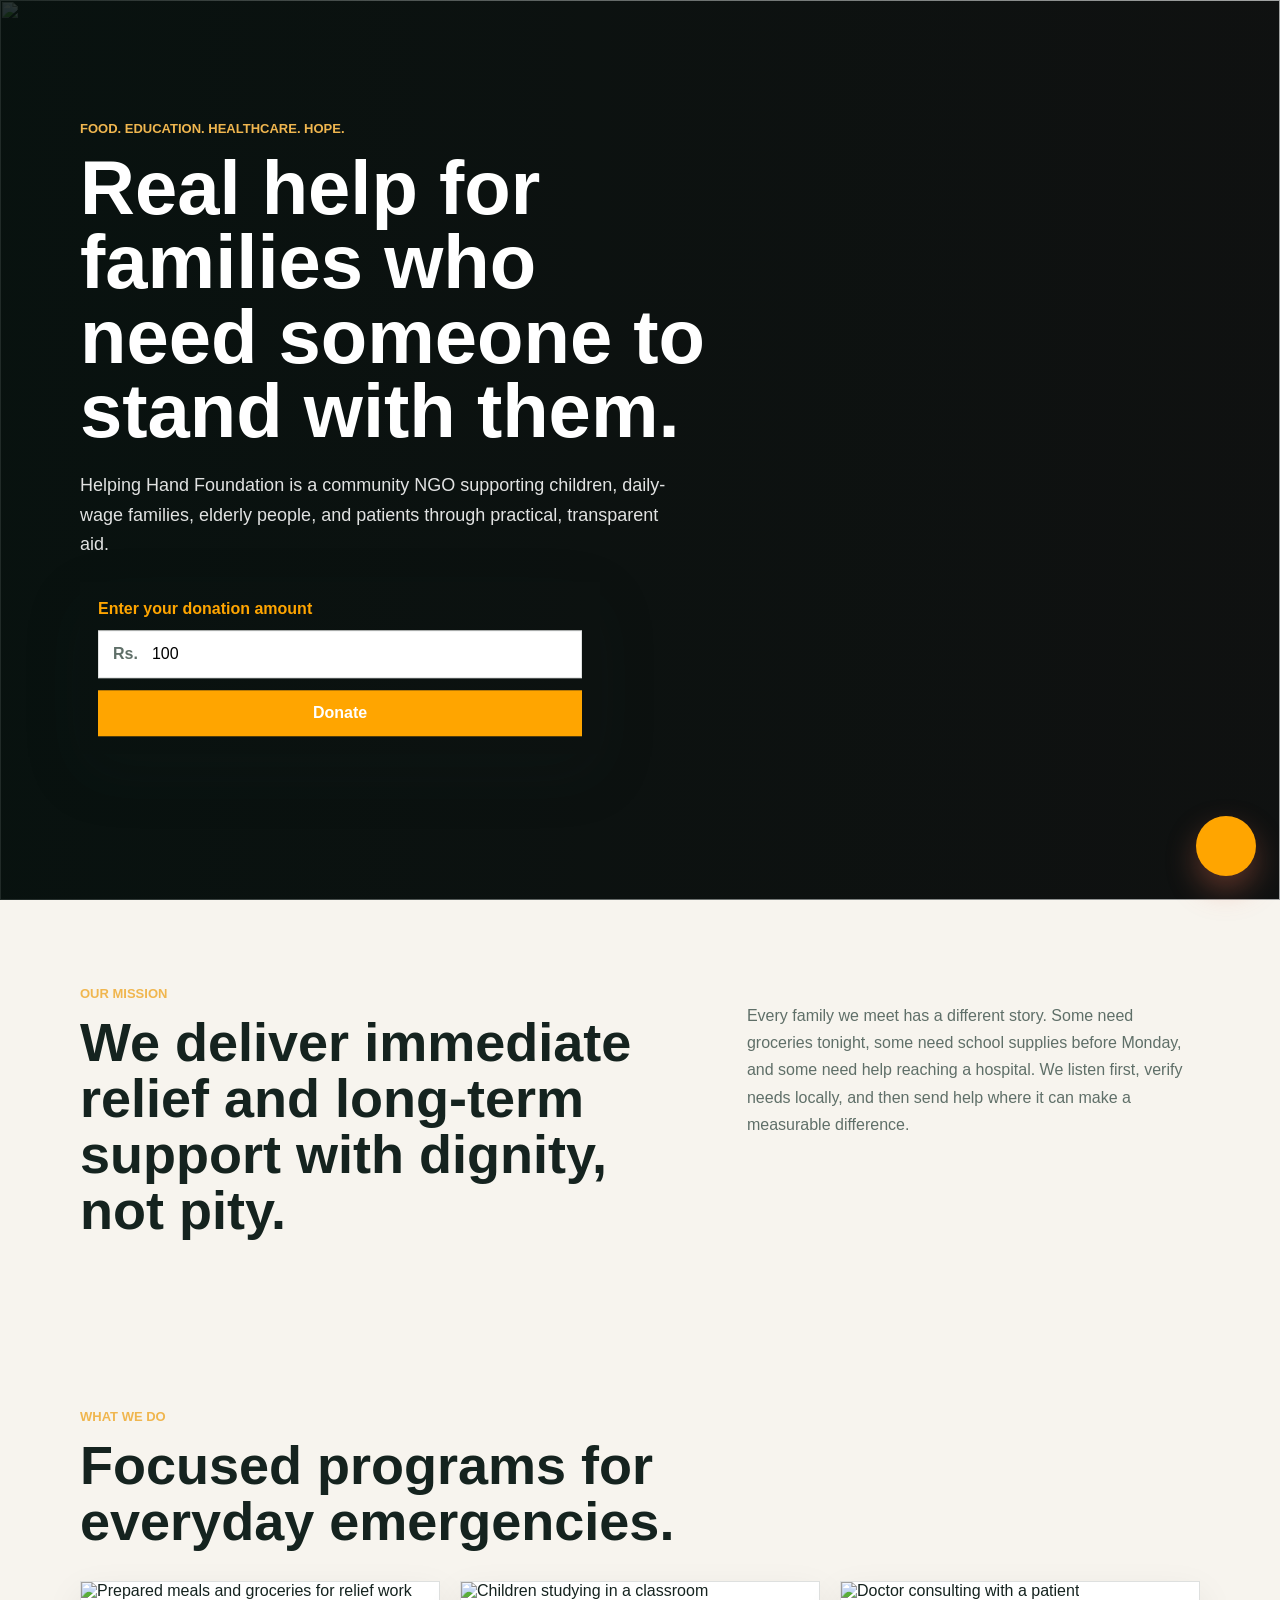
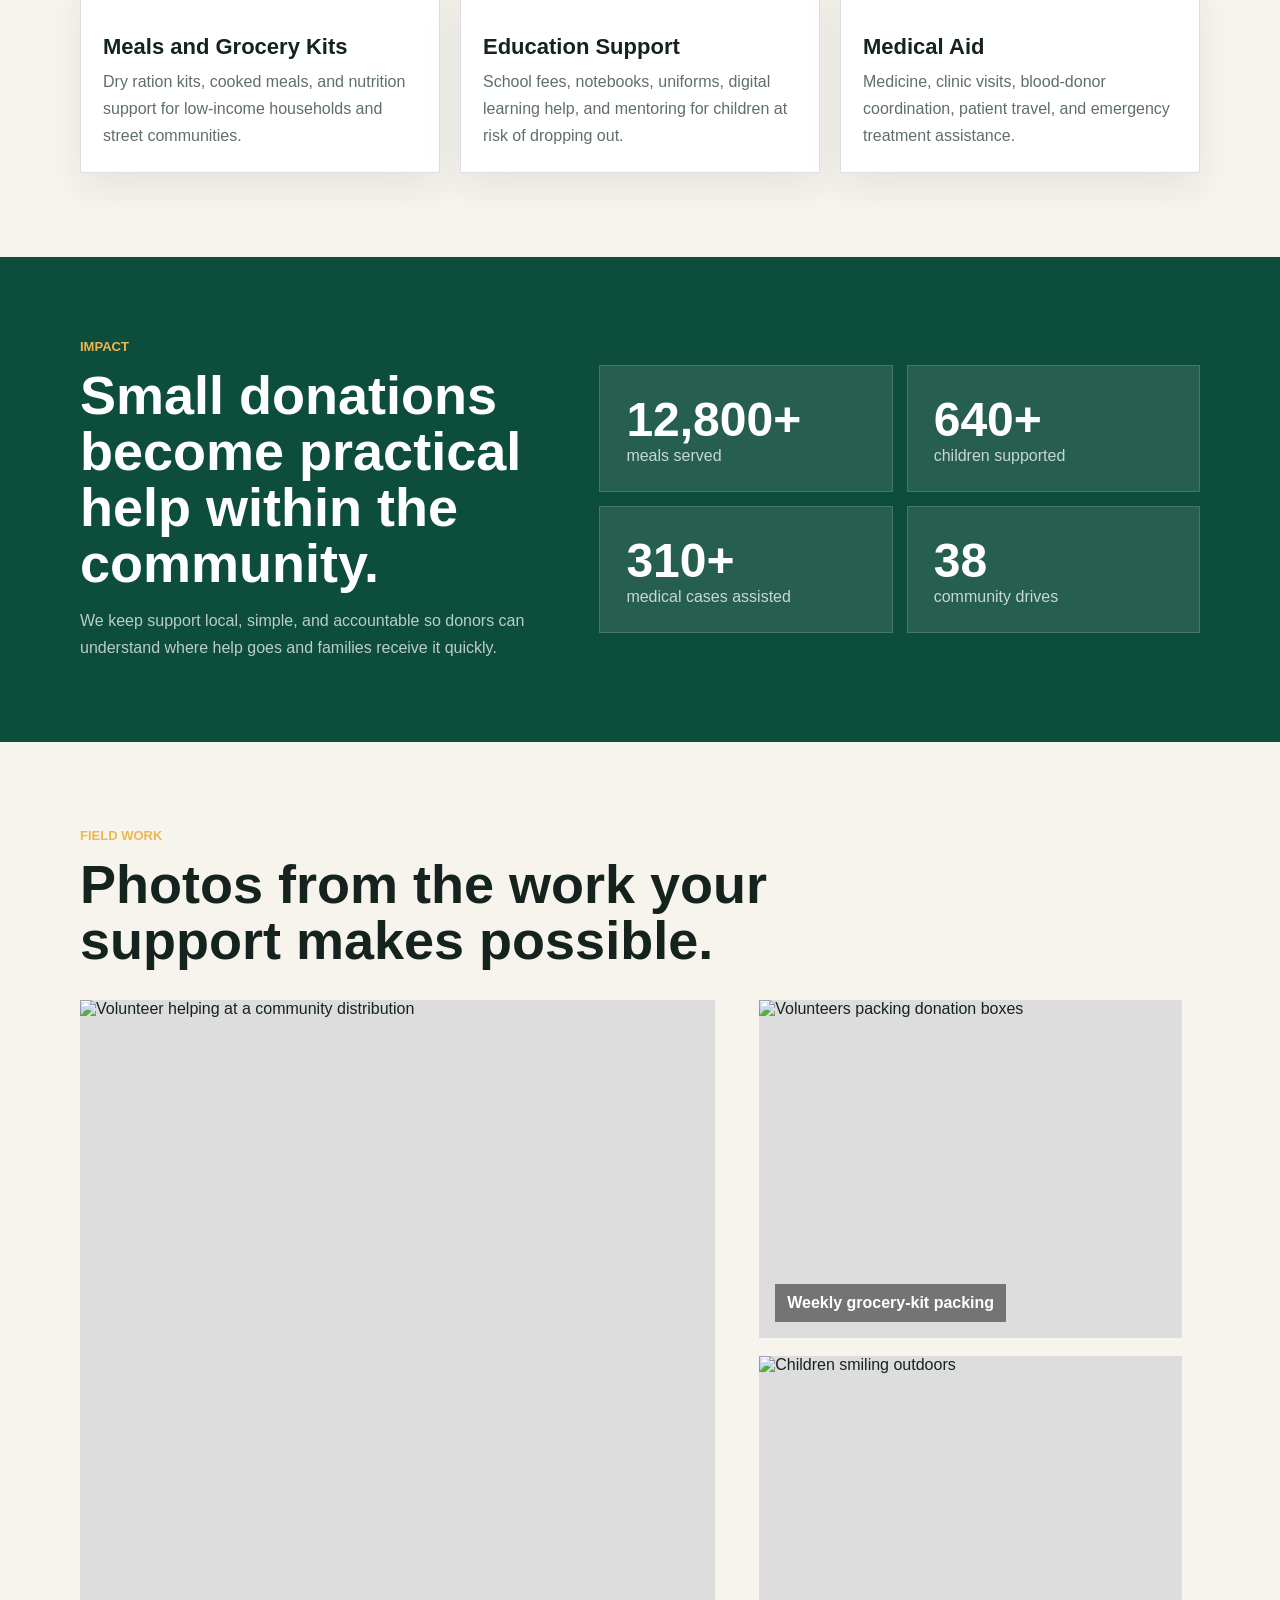
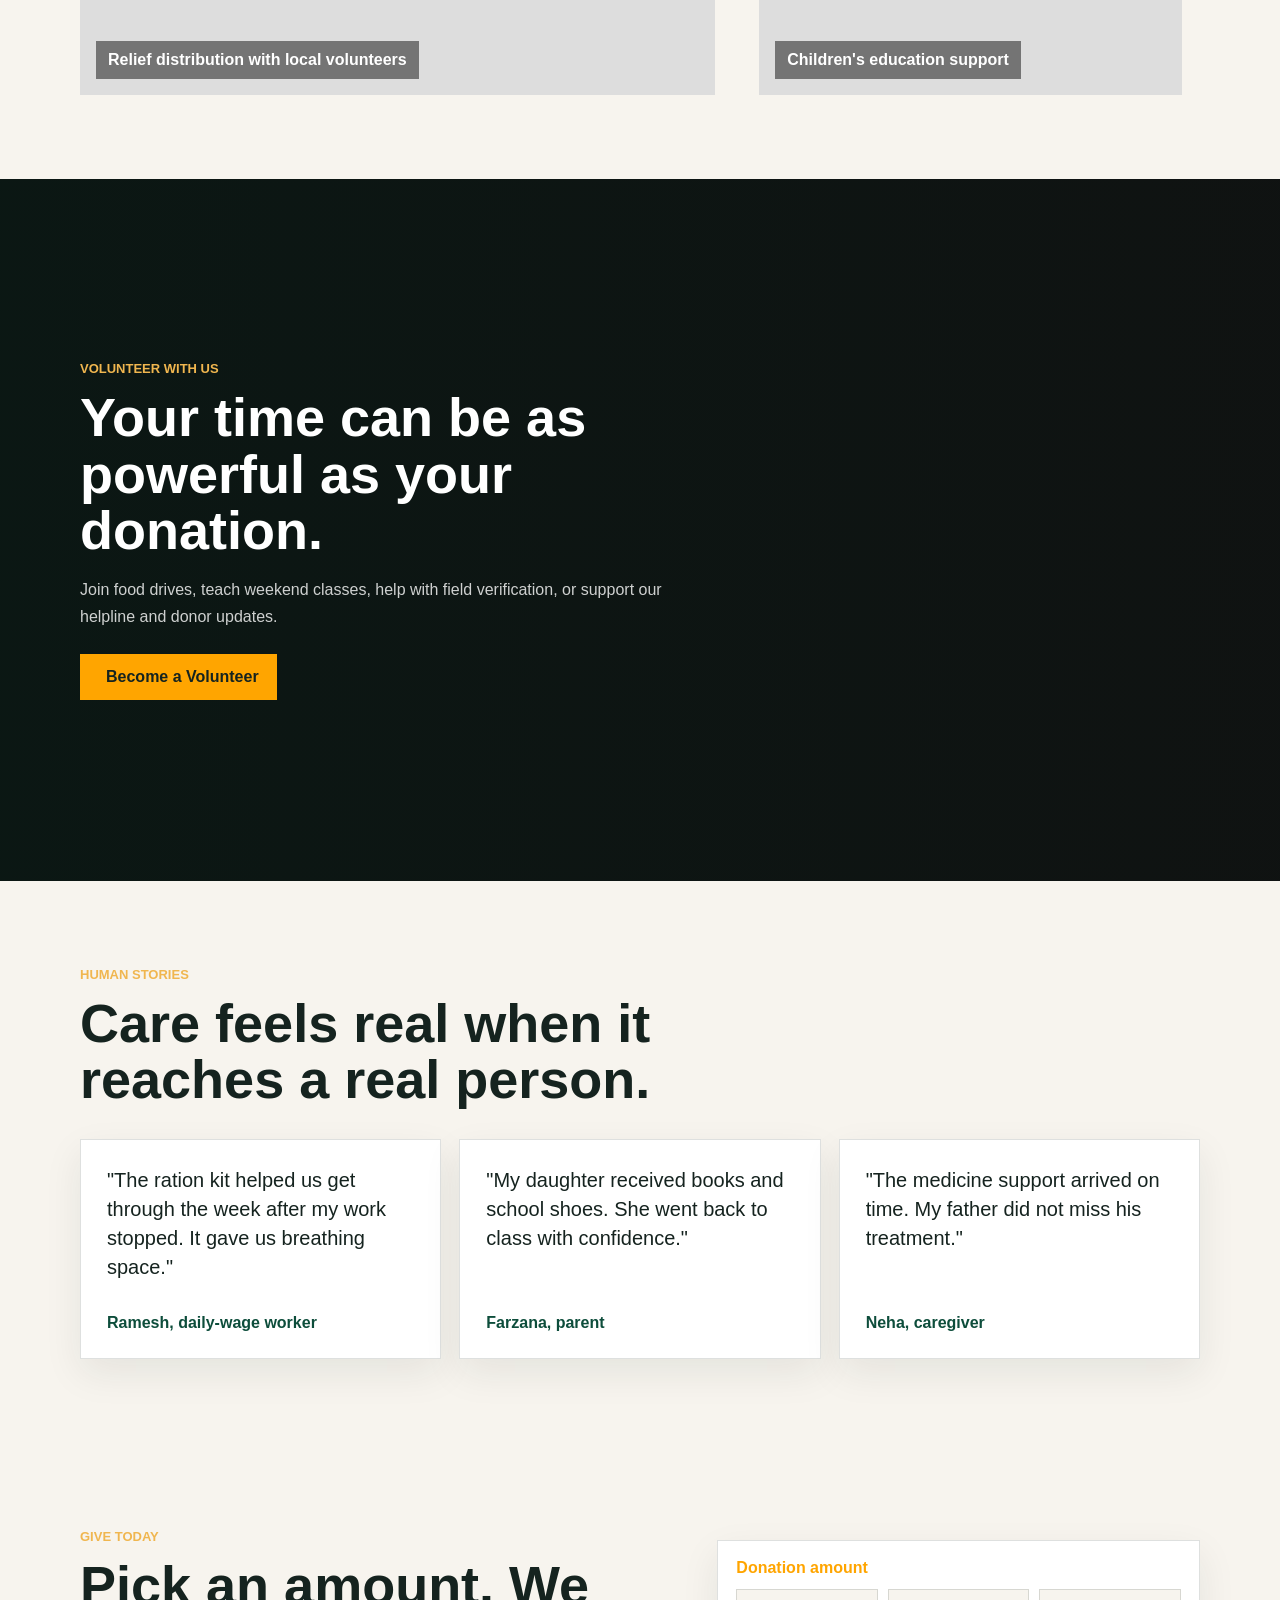
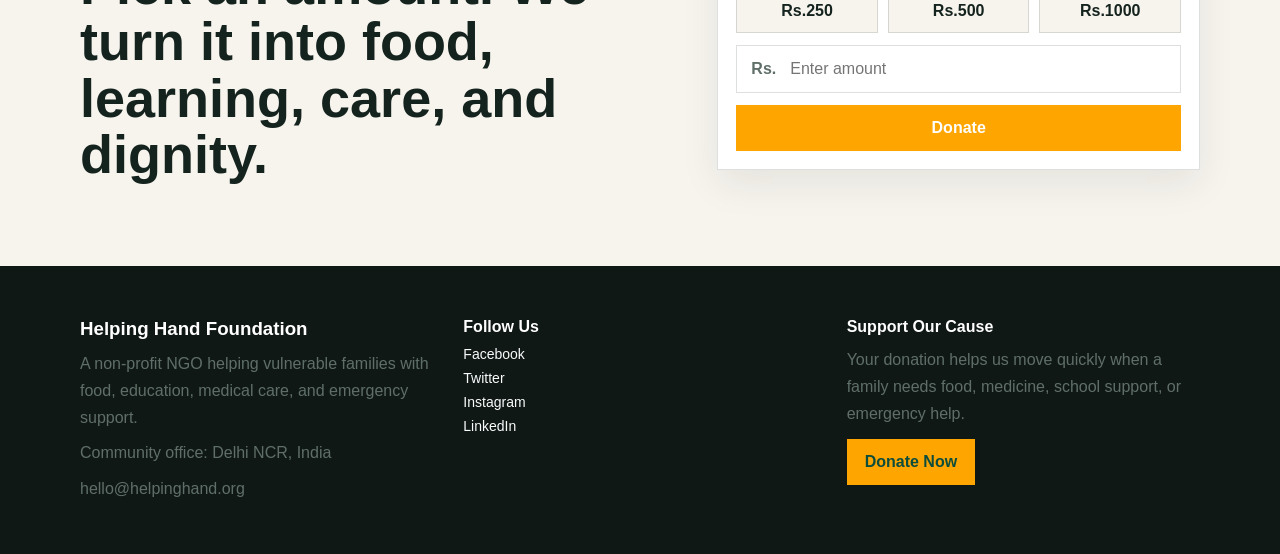
==== index.html @ 17f67ac5 "change" ====
<!DOCTYPE html>
<html lang="en">
<head>
  <meta charset="UTF-8">
  <meta name="viewport" content="width=device-width, initial-scale=1.0">
  <meta name="description"
    content="Helping Hand Foundation supports vulnerable families with food, education, healthcare, and dignity-first community care.">
  <title>Helping Hand Foundation</title>
  <script src="https://cdn.jsdelivr.net/npm/gsap@3/dist/gsap.min.js"></script>
  <script src="https://cdn.jsdelivr.net/npm/gsap@3/dist/ScrollTrigger.min.js"></script>
  <!-- <script src="https://checkout.razorpay.com/v1/checkout.js"></script> -->
  <script src="https://code.jquery.com/jquery-3.6.0.min.js"></script>
  <script src="https://cdn.jsdelivr.net/npm/slick-carousel@1.8.1/slick/slick.min.js"></script>
  <link rel="stylesheet" href="https://cdn.jsdelivr.net/npm/slick-carousel@1.8.1/slick/slick.css">
  <link rel="stylesheet" href="https://cdn.jsdelivr.net/npm/slick-carousel@1.8.1/slick/slick-theme.css">
  <link href="https://cdn.jsdelivr.net/npm/remixicon@4.7.0/fonts/remixicon.css" rel="stylesheet">
  <link rel="stylesheet" href="/style.css">
</head>

<body>
  <!-- <header class="site-header" style="display:none">
    <a class="brand" href="#top" aria-label="Helping Hand Foundation home">
      <span class="brand-mark"><i class="ri-hand-heart-line"></i></span>
      <span>Helping Hand Foundation</span>
    </a>
    <nav class="nav-links" aria-label="Main navigation">
      <a href="#programs">Programs</a>
      <a href="#impact">Impact</a>
      <a href="#stories">Stories</a>
      <a href="#contact">Contact</a>
    </nav>
    <div class="header-actions">
      <button class="header-donate" type="button" onclick="donate(this)">
        <i class="ri-heart-3-line"></i>
        Donate
      </button>
      <button class="menu-toggle" type="button" aria-label="Open navigation menu" aria-controls="mobileDrawer" aria-expanded="false">
        <i class="ri-menu-3-line"></i>
      </button>
    </div>
  </header>

  <div class="drawer-backdrop" data-close-drawer></div>
  <aside class="mobile-drawer" id="mobileDrawer" aria-hidden="true">
    <div class="drawer-top">
      <a class="brand" href="#top" data-close-drawer>
        <span class="brand-mark"><i class="ri-hand-heart-line"></i></span>
        <span>Helping Hand Foundation</span>
      </a>
      <button class="drawer-close" type="button" aria-label="Close navigation menu" data-close-drawer>
        <i class="ri-close-line"></i>
      </button>
    </div>
    <nav class="drawer-nav" aria-label="Mobile navigation">
      <a href="#programs" data-close-drawer><span>01</span>Programs</a>
      <a href="#impact" data-close-drawer><span>02</span>Impact</a>
      <a href="#stories" data-close-drawer><span>03</span>Stories</a>
      <a href="#contact" data-close-drawer><span>04</span>Contact</a>
    </nav>
    <div class="drawer-card">
      <p>Make a quick UPI donation and help us support the next family faster.</p>
      <button class="primary-btn drawer-donate" type="button" onclick="donate(this)">
        <i class="ri-hand-heart-line"></i>
        Donate Now
      </button>
    </div>
  </aside> -->

  <!-- <button class="floating-donate" type="button" onclick="donate(this)" aria-label="Donate now">
    <i class="ri-hand-heart-line"></i>
  </button> -->
  <a class="floating-donate donate_btn primary-btn text-decoration-none"
            href="upi://pay?pa=8586042076@upi&pn=HelpingHand&am=100.00&cu=INR&tn=Thank%20you%20for%20supporting%20our%20cause"
            target="_blank">
                <i class="ri-hand-heart-line"></i>
  </a>

  <main id="top">
    <section class="hero">
      <div class="banner">
        <article class="hero-slide">
          <img src="https://images.unsplash.com/photo-1488521787991-ed7bbaae773c?auto=format&fit=crop&w=1800&q=80"
            alt="">
        </article>
        <article class="hero-slide">
          <img src="https://images.unsplash.com/photo-1469571486292-b53601012a9d?auto=format&fit=crop&w=1800&q=80"
            alt="">
        </article>
        <article class="hero-slide">
          <video muted loop autoplay playsinline src="/video/3695933-hd_1920_1080_24fps.mp4" type="video/mp4"></video>
        </article>
      </div>

      <div class="hero-content reveal">
        <p class="eyebrow">Food. Education. Healthcare. Hope.</p>
        <h1>Real help for families who need someone to stand with them.</h1>
        <p class="hero-copy">Helping Hand Foundation is a community NGO supporting children, daily-wage families,
          elderly people, and patients through practical, transparent aid.</p>
        <div class="donation-panel">
          <label for="amount">Enter your donation amount</label>
          <!-- <div class="amount-row">
            <button type="button" data-amount="250">Rs.250</button>
            <button type="button" data-amount="500">Rs.500</button>
            <button type="button" data-amount="1000">Rs.1000</button>
          </div> -->
          <div class="custom-amount">
            <span>Rs.</span>
            <input class="amount_input" type="number" id="amount" min="1" placeholder="Enter amount" value="100">
          </div>
          <!-- <button class="primary-btn" type="button" onclick="donate(this)">
            <i class="ri-secure-payment-line"></i>
            Donate Securely
          </button> -->

          <a class="donate_btn primary-btn"
            href="upi://pay?pa=8586042076@upi&pn=HelpingHand&am=100.00&cu=INR&tn=Thank%20you%20for%20supporting%20our%20cause"
            target="_blank" onclick="donate(this); return false;">
            Donate
          </a>

        </div>
      </div>
    </section>

    <section class="section intro-section">
      <span class="section-kicker">Our Mission</span>
      <div class="intro-grid">
        <h2 class="heading">We deliver immediate relief and long-term support with dignity, not pity.</h2>
        <p>Every family we meet has a different story. Some need groceries tonight, some need school supplies before
          Monday, and some need help reaching a hospital. We listen first, verify needs locally, and then send help
          where it can make a measurable difference.</p>
      </div>
    </section>

    <section class="section programs" id="programs">
      <div class="section-heading">
        <span class="section-kicker">What We Do</span>
        <h2>Focused programs for everyday emergencies.</h2>
      </div>
      <div class="program-grid">
        <article class="program-card reveal">
          <img src="https://images.unsplash.com/photo-1593113598332-cd288d649433?auto=format&fit=crop&w=900&q=80"
            alt="Prepared meals and groceries for relief work">
          <div>
            <i class="ri-bowl-line"></i>
            <h3>Meals and Grocery Kits</h3>
            <p>Dry ration kits, cooked meals, and nutrition support for low-income households and street communities.
            </p>
          </div>
        </article>
        <article class="program-card reveal">
          <img src="https://images.unsplash.com/photo-1497486751825-1233686d5d80?auto=format&fit=crop&w=900&q=80"
            alt="Children studying in a classroom">
          <div>
            <i class="ri-book-open-line"></i>
            <h3>Education Support</h3>
            <p>School fees, notebooks, uniforms, digital learning help, and mentoring for children at risk of dropping
              out.</p>
          </div>
        </article>
        <article class="program-card reveal">
          <img src="https://images.unsplash.com/photo-1576091160550-2173dba999ef?auto=format&fit=crop&w=900&q=80"
            alt="Doctor consulting with a patient">
          <div>
            <i class="ri-first-aid-kit-line"></i>
            <h3>Medical Aid</h3>
            <p>Medicine, clinic visits, blood-donor coordination, patient travel, and emergency treatment assistance.
            </p>
          </div>
        </article>
      </div>
    </section>

    <section class="impact-band" id="impact">
      <div class="impact-copy reveal">
        <span class="section-kicker">Impact</span>
        <h2>Small donations become practical help within the community.</h2>
        <p>We keep support local, simple, and accountable so donors can understand where help goes and families receive
          it quickly.</p>
      </div>
      <div class="impact-stats">
        <div><strong>12,800+</strong><span>meals served</span></div>
        <div><strong>640+</strong><span>children supported</span></div>
        <div><strong>310+</strong><span>medical cases assisted</span></div>
        <div><strong>38</strong><span>community drives</span></div>
      </div>
    </section>

    <section class="section gallery-section">
      <div class="section-heading">
        <span class="section-kicker">Field Work</span>
        <h2>Photos from the work your support makes possible.</h2>
      </div>
      <div class="image-grid">
        <figure class="wide">
          <img src="https://images.unsplash.com/photo-1559027615-cd4628902d4a?auto=format&fit=crop&w=1200&q=80"
            alt="Volunteer helping at a community distribution">
          <figcaption>Relief distribution with local volunteers</figcaption>
        </figure>
        <figure>
          <img src="https://images.unsplash.com/photo-1609139003551-ee40f5f73ec0?auto=format&fit=crop&w=900&q=80"
            alt="Volunteers packing donation boxes">
          <figcaption>Weekly grocery-kit packing</figcaption>
        </figure>
        <figure>
          <img src="https://images.unsplash.com/photo-1542810634-71277d95dcbb?auto=format&fit=crop&w=900&q=80"
            alt="Children smiling outdoors">
          <figcaption>Children's education support</figcaption>
        </figure>
      </div>
    </section>

    <section class="video-section">
      <video muted loop autoplay playsinline src="/video/3695949-hd_1920_1080_24fps.mp4" type="video/mp4"></video>
      <div class="video-overlay reveal">
        <span class="section-kicker">Volunteer With Us</span>
        <h2>Your time can be as powerful as your donation.</h2>
        <p>Join food drives, teach weekend classes, help with field verification, or support our helpline and donor
          updates.</p>
        <a class="secondary-btn" href="#contact">
          <i class="ri-user-heart-line"></i>
          Become a Volunteer
        </a>
      </div>
    </section>

    <section class="section stories" id="stories">
      <div class="section-heading">
        <span class="section-kicker">Human Stories</span>
        <h2>Care feels real when it reaches a real person.</h2>
      </div>
      <div class="story-contain">
        <article class="story reveal">
          <p>"The ration kit helped us get through the week after my work stopped. It gave us breathing space."</p>
          <span>Ramesh, daily-wage worker</span>
        </article>
        <article class="story reveal">
          <p>"My daughter received books and school shoes. She went back to class with confidence."</p>
          <span>Farzana, parent</span>
        </article>
        <article class="story reveal">
          <p>"The medicine support arrived on time. My father did not miss his treatment."</p>
          <span>Neha, caregiver</span>
        </article>
      </div>
    </section>

    <section class="section donate-section">
      <div class="donate-copy">
        <span class="section-kicker">Give Today</span>
        <h2>Pick an amount. We turn it into food, learning, care, and dignity.</h2>
      </div>
      <div class="donation-panel donation-panel-light">
        <label for="footerAmount">Donation amount</label>
        <div class="amount-row">
          <button type="button" data-amount="250">Rs.250</button>
          <button type="button" data-amount="500">Rs.500</button>
          <button type="button" data-amount="1000">Rs.1000</button>
        </div>
        <div class="custom-amount">
          <span>Rs.</span>
          <input type="number" id="footerAmount" min="1" placeholder="Enter amount">
        </div>
        
          <!-- <button class="primary-btn" type="button" onclick="donate(this)">
            <i class="ri-secure-payment-line"></i>
            Donate Securely
          </button> -->

          <a class="donate_btn primary-btn"
            href="upi://pay?pa=8586042076@upi&pn=HelpingHand&am=100.00&cu=INR&tn=Thank%20you%20for%20supporting%20our%20cause"
            target="_blank" onclick="donate(this); return false;">
            Donate
          </a>
      </div>
    </section>
  </main>

  <footer class="footer" id="contact">
    <div class="footer-container">
      <div class="info">
        <h3>Helping Hand Foundation</h3>
        <p>A non-profit NGO helping vulnerable families with food, education, medical care, and emergency support.</p>
        <p class="footer-contact"><i class="ri-map-pin-line"></i> Community office: Delhi NCR, India</p>
        <p class="footer-contact"><i class="ri-mail-line"></i> hello@helpinghand.org</p>
      </div>

      <div class="social_links">
        <h4>Follow Us</h4>
        <a href="#" aria-label="Facebook">Facebook</a>
        <a href="#" aria-label="Twitter">Twitter</a>
        <a href="#" aria-label="Instagram">Instagram</a>
        <a href="#" aria-label="LinkedIn">LinkedIn</a>
      </div>

      <div class="more_info">
        <h4>Support Our Cause</h4>
        <p>Your donation helps us move quickly when a family needs food, medicine, school support, or emergency help.
        </p>
        <button class="donate-btn" type="button" onclick="donate(this)">Donate Now</button>
      </div>
    </div>
  </footer>

  <script src="https://cdn.jsdelivr.net/npm/gsap@3/dist/ScrollToPlugin.min.js"></script>
  <script src="/script.js"></script>
</body>

</html>
---- style.css ----
:root {
  --ink: #15231f;
  --muted: #5f6f68;
  --paper: #f7f4ee;
  --surface: #ffffff;
  --green: #17745b;
  --green-dark: #0d4d3b;
  --gold: #f0b64f;
  --coral: #e96f53;
  --border: rgba(21, 35, 31, 0.14);
  --shadow: 0 20px 60px rgba(22, 37, 32, 0.14);
}

* {
  box-sizing: border-box;
  padding: 0;
  margin: 0;
}

html {
  scroll-behavior: smooth;
}

body {
  color: var(--ink);
  background: var(--paper);
  font-family: Arial, Helvetica, sans-serif;
  overflow-x: hidden;
}

a {
  color: inherit;
}

body.drawer-is-open {
  overflow: hidden;
}

button,
input {
  font: inherit;
}

.site-header {
  position: fixed;
  top: 16px;
  left: 50%;
  transform: translateX(-50%);
  z-index: 20;
  width: min(1120px, calc(100% - 32px));
  min-height: 68px;
  padding: 10px 12px 10px 18px;
  display: flex;
  align-items: center;
  justify-content: space-between;
  gap: 18px;
  background: rgba(255, 255, 255, 0.88);
  border: 1px solid rgba(255, 255, 255, 0.45);
  box-shadow: 0 10px 30px rgba(0, 0, 0, 0.08);
  backdrop-filter: blur(16px);
}

.site-header::after {
  content: "";
  position: absolute;
  left: 18px;
  right: 18px;
  bottom: -1px;
  height: 1px;
  background: linear-gradient(90deg, transparent, rgba(23, 116, 91, 0.45), transparent);
}

.brand {
  display: flex;
  align-items: center;
  gap: 10px;
  text-decoration: none;
  font-weight: 800;
}

.brand-mark {
  width: 42px;
  height: 42px;
  display: grid;
  place-items: center;
  color: white;
  background: var(--green);
  font-size: 22px;
}

.nav-links {
  display: flex;
  align-items: center;
  gap: 22px;
  color: var(--muted);
  font-size: 14px;
  font-weight: 700;
}

.nav-links a {
  text-decoration: none;
}

.nav-links a:hover {
  color: var(--green-dark);
}

.header-actions {
  display: flex;
  align-items: center;
  gap: 10px;
}

.header-donate,
.primary-btn,
.secondary-btn,
.donate-btn {
  display: inline-flex;
  align-items: center;
  justify-content: center;
  gap: 8px;
  min-height: 46px;
  border: 0;
  cursor: pointer;
  font-weight: 800;
  background:orange !important;
}

.header-donate,
.primary-btn {
  padding: 12px 20px;
  color: white;
  background: var(--green);
}

.header-donate:hover,
.primary-btn:hover {
  background: var(--green-dark);
}

.menu-toggle,
.drawer-close {
  width: 46px;
  height: 46px;
  display: none;
  place-items: center;
  color: var(--ink);
  background: var(--paper);
  border: 1px solid var(--border);
  cursor: pointer;
  font-size: 24px;
}

.menu-toggle:hover,
.drawer-close:hover {
  color: white;
  background: var(--green);
  border-color: var(--green);
}

.drawer-backdrop {
  position: fixed;
  inset: 0;
  z-index: 29;
  visibility: hidden;
  opacity: 0;
  background: rgba(6, 18, 15, 0.54);
  backdrop-filter: blur(6px);
}

.mobile-drawer {
  position: fixed;
  top: 0;
  right: 0;
  z-index: 30;
  width: min(420px, 92vw);
  height: 100vh;
  padding: 18px;
  display: flex;
  flex-direction: column;
  gap: 26px;
  background: rgba(255, 255, 255, 0.97);
  border-left: 1px solid var(--border);
  box-shadow: -24px 0 70px rgba(15, 30, 25, 0.2);
  transform: translateX(100%);
}

.drawer-top {
  display: flex;
  align-items: center;
  justify-content: space-between;
  gap: 14px;
}

.drawer-close {
  display: grid;
  flex: 0 0 auto;
}

.drawer-nav {
  display: flex;
  flex-direction: column;
  gap: 8px;
  padding-top: 14px;
}

.drawer-nav a {
  min-height: 64px;
  display: flex;
  align-items: center;
  gap: 16px;
  padding: 0 14px;
  color: var(--ink);
  background: var(--paper);
  border: 1px solid transparent;
  text-decoration: none;
  font-size: clamp(24px, 7vw, 36px);
  font-weight: 900;
  line-height: 1;
}

.drawer-nav a:hover {
  border-color: var(--border);
  background: white;
}

.drawer-nav span {
  color: var(--coral);
  font-size: 13px;
  font-weight: 900;
}

.drawer-card {
  margin-top: auto;
  padding: 20px;
  background: var(--green-dark);
  color: white;
}

.drawer-card p {
  margin-bottom: 18px;
  color: rgba(255, 255, 255, 0.78);
  line-height: 1.6;
}

.drawer-donate {
  width: 100%;
  background: var(--gold);
  color: var(--ink);
}

.drawer-donate:hover {
  background: white;
}

.floating-donate {
  position: fixed;
  right: 24px;
  bottom: 24px;
  z-index: 25;
  width: 60px;
  height: 60px;
  display: grid;
  place-items: center;
  color: white;
  background: orange;
  border: 0;
  border-radius: 50%;
  box-shadow: 0 14px 30px rgba(233, 111, 83, 0.35);
  cursor: pointer;
  font-size: 28px;
  text-decoration: none;
}

.hero {
  position: relative;
  height: 100vh;
  overflow: hidden;
  background: #111;
}

.banner,
.slick-list,nn
.slick-track,
.hero-slide {
  height: 100vh;
}

.hero-slide img,
.hero-slide video {
  width: 100%;
  height: 100%;
  object-fit: cover;
}

.hero::after {
  content: "";
  position: absolute;
  inset: 0;
  z-index: 2;
  background: linear-gradient(90deg, rgba(7, 18, 15, 0.86), rgba(7, 18, 15, 0.5) 46%, rgba(7, 18, 15, 0.16));
  pointer-events: none;
}

.slick-dots {
  bottom: 28px !important;
  z-index: 6;
}

.slick-dots li button:before {
  color: white !important;
  font-size: 10px !important;
}

.slick-next,
.slick-prev {
  display: none !important;
}

.hero-content {
  position: absolute;
  left: max(24px, calc((100% - 1120px) / 2));
  top: 52%;
  z-index: 5;
  transform: translateY(-65%);
  width: min(650px, calc(100% - 48px));
  color: white;
  margin-top:5%;
}

.eyebrow,
.section-kicker {
  display: inline-flex;
  color: var(--gold);
  font-size: 13px;
  font-weight: 900;
  letter-spacing: 0;
  text-transform: uppercase;
}

.hero h1 {
  margin-top: 14px;
  font-size: clamp(42px, 7vw, 76px);
  line-height: 0.98;
  max-width: 780px;
}

.hero-copy {
  max-width: 590px;
  margin: 22px 0;
  color: rgba(255, 255, 255, 0.88);
  font-size: 18px;
  line-height: 1.65;
}

.donation-panel {
  width: min(520px, 100%);
  padding: 18px;
  background: transparent;
  color: var(--ink);
  box-shadow: var(--shadow);
}

.donation-panel .primary-btn {
  width: 100%;
  text-decoration: none;
}

.donation-panel label {
  display: block;
  margin-bottom: 12px;
  font-weight: 800;
  color:orange;
}

.amount-row {
  display: grid;
  grid-template-columns: repeat(3, 1fr);
  gap: 10px;
  margin-bottom: 12px;
}

.amount-row button {
  min-height: 44px;
  border: 1px solid var(--border);
  background: var(--paper);
  color: var(--ink);
  cursor: pointer;
  font-weight: 800;
}

.amount-row button.active,
.amount-row button:hover {
  color: white;
  background: var(--green);
  border-color: var(--green);
}

.custom-amount {
  display: flex;
  align-items: center;
  min-height: 48px;
  margin-bottom: 12px;
  border: 1px solid var(--border);
  background: white;
}

.custom-amount span {
  padding: 0 14px;
  color: var(--muted);
  font-weight: 800;
}

.custom-amount input {
  width: 100%;
  min-width: 0;
  border: 0;
  outline: none;
  background: transparent;
}

.section {
  width: min(1120px, calc(100% - 32px));
  margin: 0 auto;
  padding: 84px 0;
}

.intro-grid {
  display: grid;
  grid-template-columns: 1.15fr 0.85fr;
  gap: 54px;
  align-items: start;
}

.heading,
.section-heading h2,
.impact-copy h2,
.video-overlay h2,
.donate-copy h2 {
  margin-top: 12px;
  font-size: clamp(32px, 5vw, 54px);
  line-height: 1.04;
}

.intro-grid p,
.impact-copy p,
.video-overlay p,
.program-card p,
.footer p {
  color: var(--muted);
  line-height: 1.7;
}

.section-heading {
  max-width: 720px;
  margin-bottom: 32px;
}

.program-grid {
  display: grid;
  grid-template-columns: repeat(3, 1fr);
  gap: 20px;
}

.program-card,
.story,
.donation-panel-light {
  background: var(--surface);
  border: 1px solid var(--border);
  box-shadow: 0 14px 36px rgba(22, 37, 32, 0.08);
}

.program-card img {
  width: 100%;
  aspect-ratio: 1.35;
  object-fit: cover;
}

.program-card div {
  padding: 22px;
}

.program-card i {
  color: var(--coral);
  font-size: 34px;
}

.program-card h3 {
  margin: 12px 0 8px;
  font-size: 22px;
}

.impact-band {
  display: grid;
  grid-template-columns: 0.9fr 1.1fr;
  gap: 28px;
  align-items: center;
  padding: 80px max(24px, calc((100% - 1120px) / 2));
  background: var(--green-dark);
  color: white;
}

.impact-copy p {
  color: rgba(255, 255, 255, 0.72);
  margin-top: 16px;
}

.impact-stats {
  display: grid;
  grid-template-columns: repeat(2, 1fr);
  gap: 14px;
}

.impact-stats div {
  padding: 26px;
  background: rgba(255, 255, 255, 0.1);
  border: 1px solid rgba(255, 255, 255, 0.14);
}

.impact-stats strong {
  display: block;
  font-size: clamp(32px, 4vw, 48px);
}

.impact-stats span {
  color: rgba(255, 255, 255, 0.75);
}

.image-grid {
  display: grid;
  grid-template-columns: 1.2fr 0.8fr;
  gap: 18px;
}

.image-grid figure {
  position: relative;
  min-height: 280px;
  aspect-ratio: 1.25;
  overflow: hidden;
  background: #ddd;
  width:96%;
}

.image-grid .wide {
  grid-row: span 2;
  aspect-ratio: auto;
}

.image-grid img {
  width: 100%;
  height: 100%;
  object-fit: cover;
  position: absolute;
  inset: 0;
}

.image-grid figcaption {
  position: absolute;
  left: 16px;
  bottom: 16px;
  z-index: 1;
  max-width: calc(100% - 32px);
  padding: 10px 12px;
  color: white;
  background: rgba(0, 0, 0, 0.48);
  font-weight: 800;
}

.video-section {
  position: relative;
  min-height: 78vh;
  display: flex;
  align-items: center;
  overflow: hidden;
  padding: 80px max(24px, calc((100% - 1120px) / 2));
  color: white;
  background: #111;
}

.video-section video {
  position: absolute;
  inset: 0;
  width: 100%;
  height: 100%;
  object-fit: cover;
  opacity: 0.62;
}

.video-section::after {
  content: "";
  position: absolute;
  inset: 0;
  background: linear-gradient(90deg, rgba(10, 24, 20, 0.86), rgba(10, 24, 20, 0.22));
}

.video-overlay {
  position: relative;
  z-index: 2;
  max-width: 620px;
}

.video-overlay p {
  margin: 18px 0 24px;
  color: rgba(255, 255, 255, 0.8);
}

.secondary-btn {
  width: fit-content;
  padding: 12px 18px;
  color: var(--ink);
  background: white;
  text-decoration: none;
}

.story-contain {
  display: grid;
  grid-template-columns: repeat(3, 1fr);
  gap: 18px;
}

.story {
  min-height: 220px;
  padding: 26px;
  display: flex;
  flex-direction: column;
  justify-content: space-between;
}

.story p {
  font-size: 20px;
  line-height: 1.45;
}

.story span {
  color: var(--green-dark);
  font-weight: 800;
}

.donate-section {
  display: grid;
  grid-template-columns: 1fr 0.8fr;
  gap: 34px;
  align-items: center;
}

.donation-panel-light {
  width: 100%;
}

.footer {
  background: #101816;
  color: #f8fafc;
  padding: 52px 20px;
  position: relative;
  z-index: 5;
}

.footer-container {
  max-width: 1120px;
  margin: auto;
  display: flex;
  gap: 30px;
  flex-wrap: wrap;
  justify-content: space-between;
}

.footer h3,
.footer h4 {
  margin-bottom: 10px;
  color: white;
}

.info,
.social_links,
.more_info {
  flex: 1 1 250px;
}

.footer-contact {
  margin-top: 8px;
}

.social_links a {
  display: block;
  text-decoration: none;
  color: #f8fafc;
  margin-bottom: 8px;
  font-size: 14px;
}

.social_links a:hover {
  color: var(--gold);
}

.donate-btn {
  margin-top: 12px;
  padding: 10px 18px;
  background-color: white;
  color: var(--green-dark);
}

.donate-btn:hover {
  background-color: var(--gold);
  color: var(--ink);
}
.hero-content .reveal{
    transform: translate(0px, -260px) !important;

}

@media (max-width: 900px) {
  .nav-links {
    display: none;
  }

  .menu-toggle {
    display: grid;
  }

  .intro-grid,
  .program-grid,
  .impact-band,
  .image-grid,
  .story-contain,
  .donate-section {
    grid-template-columns: 1fr;
  }

  .image-grid .wide {
    grid-row: auto;
    min-height: 360px;
  }

  .impact-band {
    padding-top: 64px;
    padding-bottom: 64px;
  }

  .hero-content {
    top: 54%;
  }
}

@media (max-width: 560px) {
  .site-header {
    top: 10px;
    width: calc(100% - 20px);
  }

  .brand span:last-child {
    max-width: 154px;
    line-height: 1.1;
  }

  .header-donate {
    display: none;
  }

  .brand-mark {
    width: 38px;
    height: 38px;
    font-size: 20px;
  }

  .hero-content {
    top: 55%;
    width: calc(100% - 28px);
    left: 14px;
  }

  .hero h1 {
    font-size: clamp(31px, 10vw, 39px);
    line-height: 1;
  }

  .hero-copy {
    margin: 16px 0;
    font-size: 15px;
    line-height: 1.55;
  }

  .donation-panel {
    padding: 12px;
  }

  .custom-amount {
    min-height: 44px;
  }

  .section {
    width: min(100% - 24px, 1120px);
    padding: 56px 0;
  }

  .heading,
  .section-heading h2,
  .impact-copy h2,
  .video-overlay h2,
  .donate-copy h2 {
    font-size: clamp(29px, 9vw, 38px);
  }

  .program-card div,
  .story {
    padding: 18px;
  }

  .impact-stats {
    grid-template-columns: 1fr;
  }

  .impact-stats div {
    padding: 20px;
  }

  .image-grid {
    gap: 12px;
  }

  .image-grid figure,
  .image-grid .wide {
    min-height: 250px;
  }

  .video-section {
    min-height: 68vh;
    padding: 58px 16px;
  }

  .floating-donate {
    width: 54px;
    height: 54px;
    right: 16px;
    bottom: 16px;
  }
}

::-webkit-scrollbar{
  display:none;
}
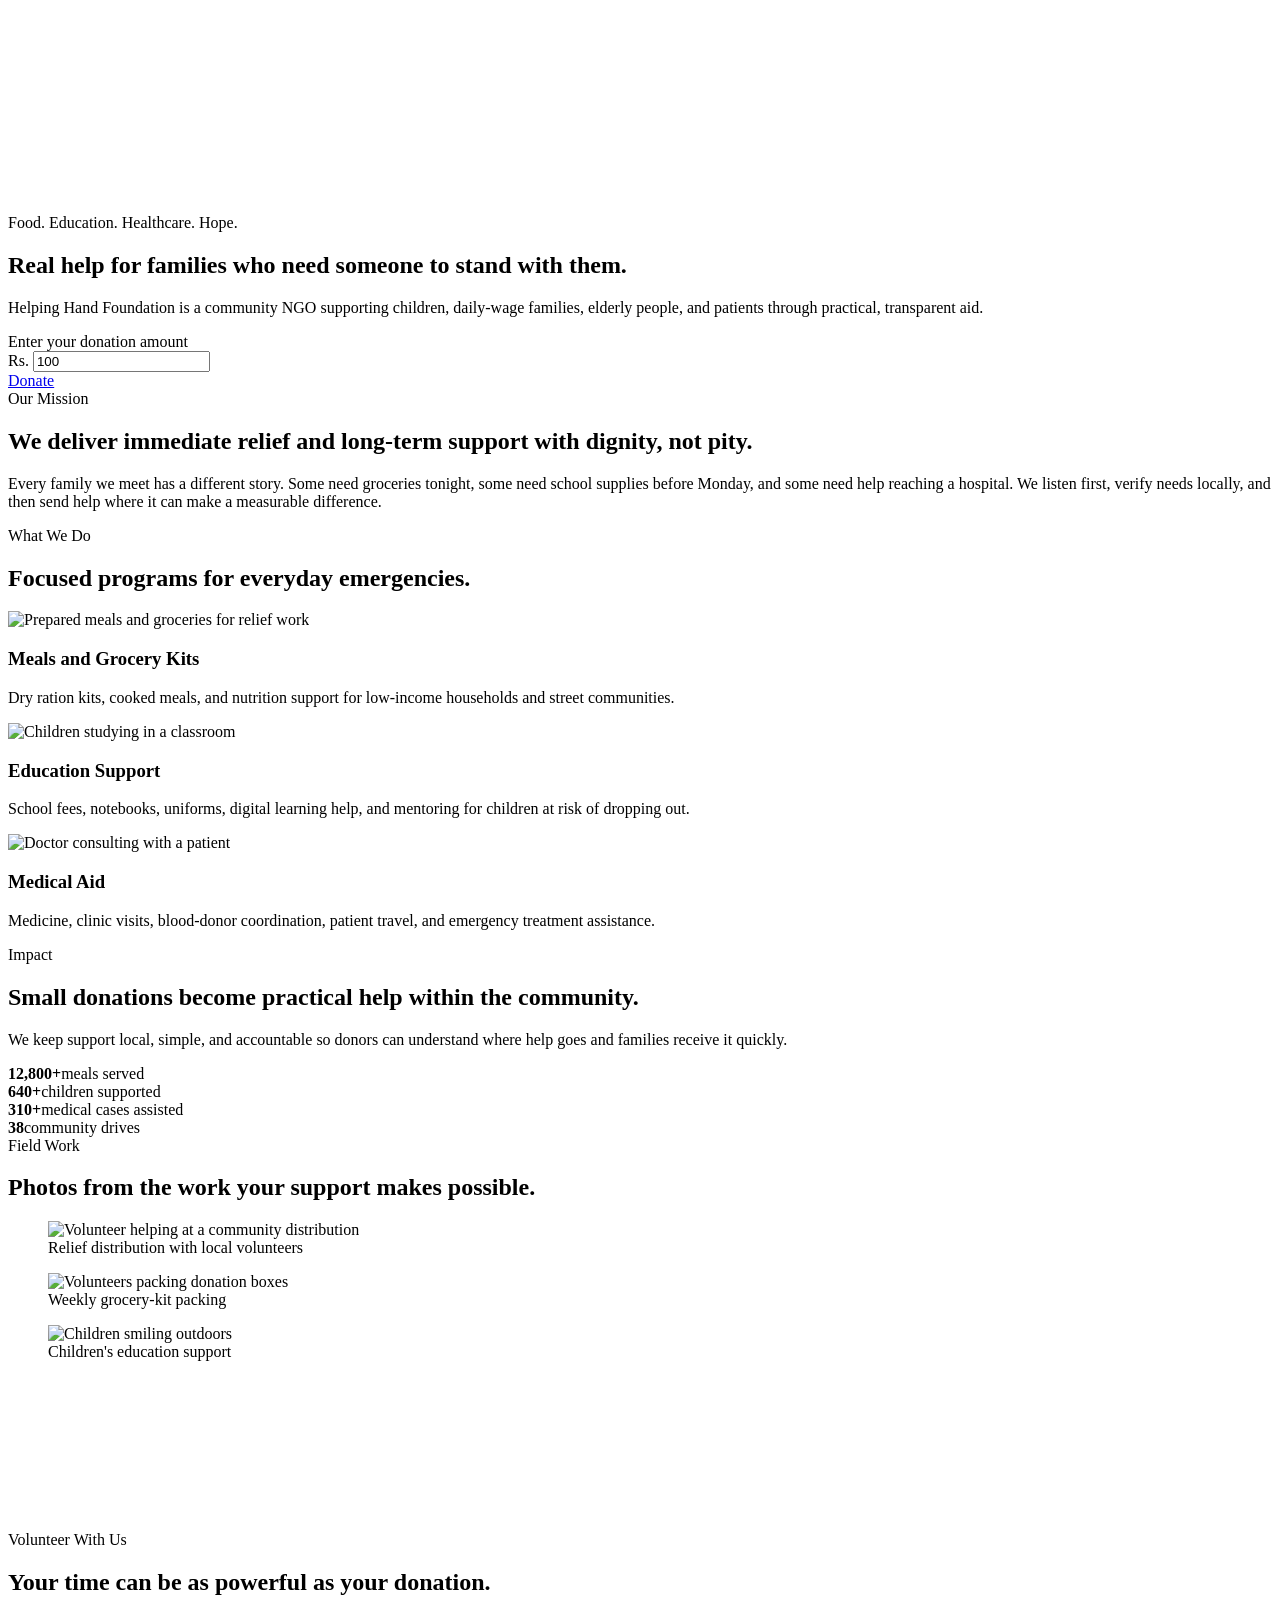
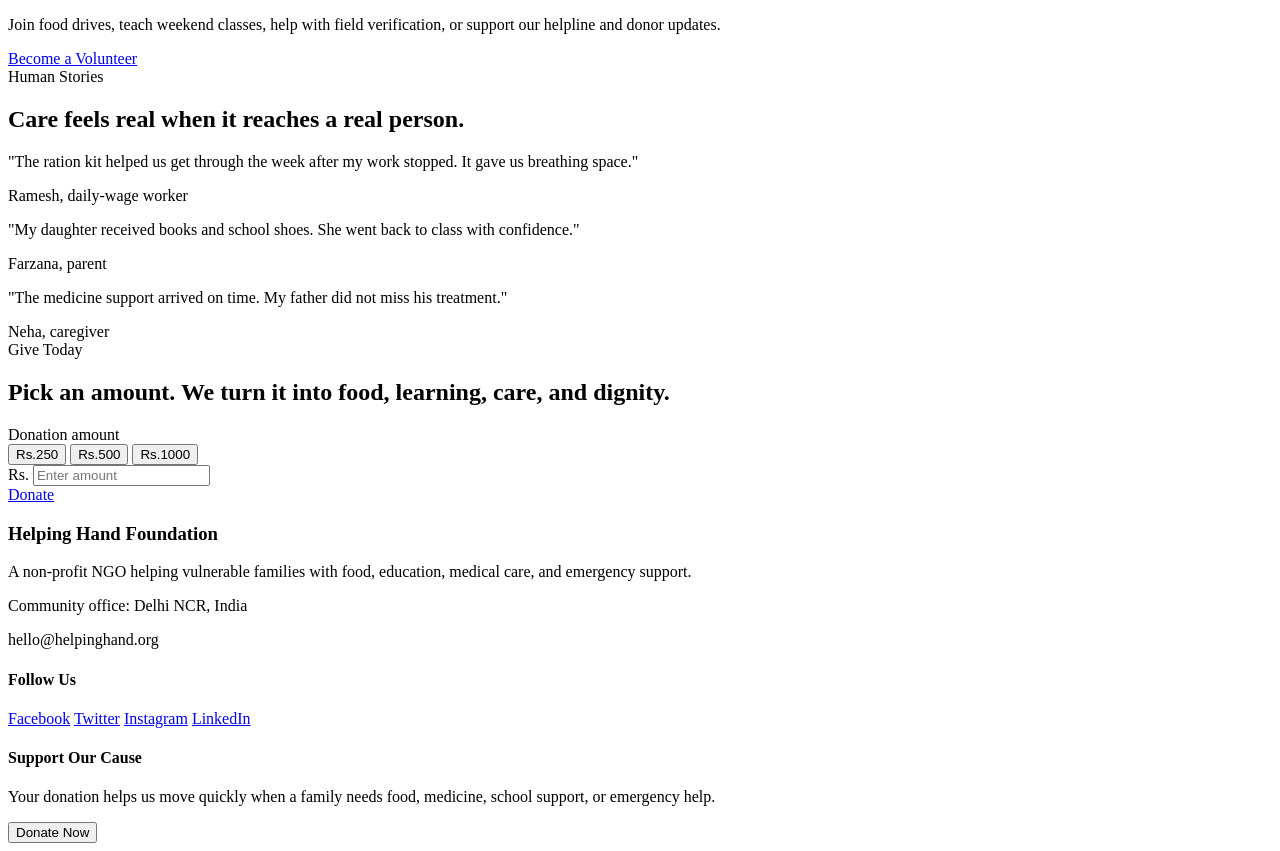
==== commit eceaf9a5: "change" ====
--- a/index.html
+++ b/index.html
@@ -14,7 +14,7 @@
   <link rel="stylesheet" href="https://cdn.jsdelivr.net/npm/slick-carousel@1.8.1/slick/slick.css">
   <link rel="stylesheet" href="https://cdn.jsdelivr.net/npm/slick-carousel@1.8.1/slick/slick-theme.css">
   <link href="https://cdn.jsdelivr.net/npm/remixicon@4.7.0/fonts/remixicon.css" rel="stylesheet">
-  <link rel="stylesheet" href="/style.css">
+  <link rel="stylesheet" href="/helpinghandd/style.css">
 </head>
 
 <body>
@@ -303,7 +303,7 @@
   </footer>
 
   <script src="https://cdn.jsdelivr.net/npm/gsap@3/dist/ScrollToPlugin.min.js"></script>
-  <script src="/script.js"></script>
+  <script src="/helpinghandd/script.js"></script>
 </body>
 
 </html>
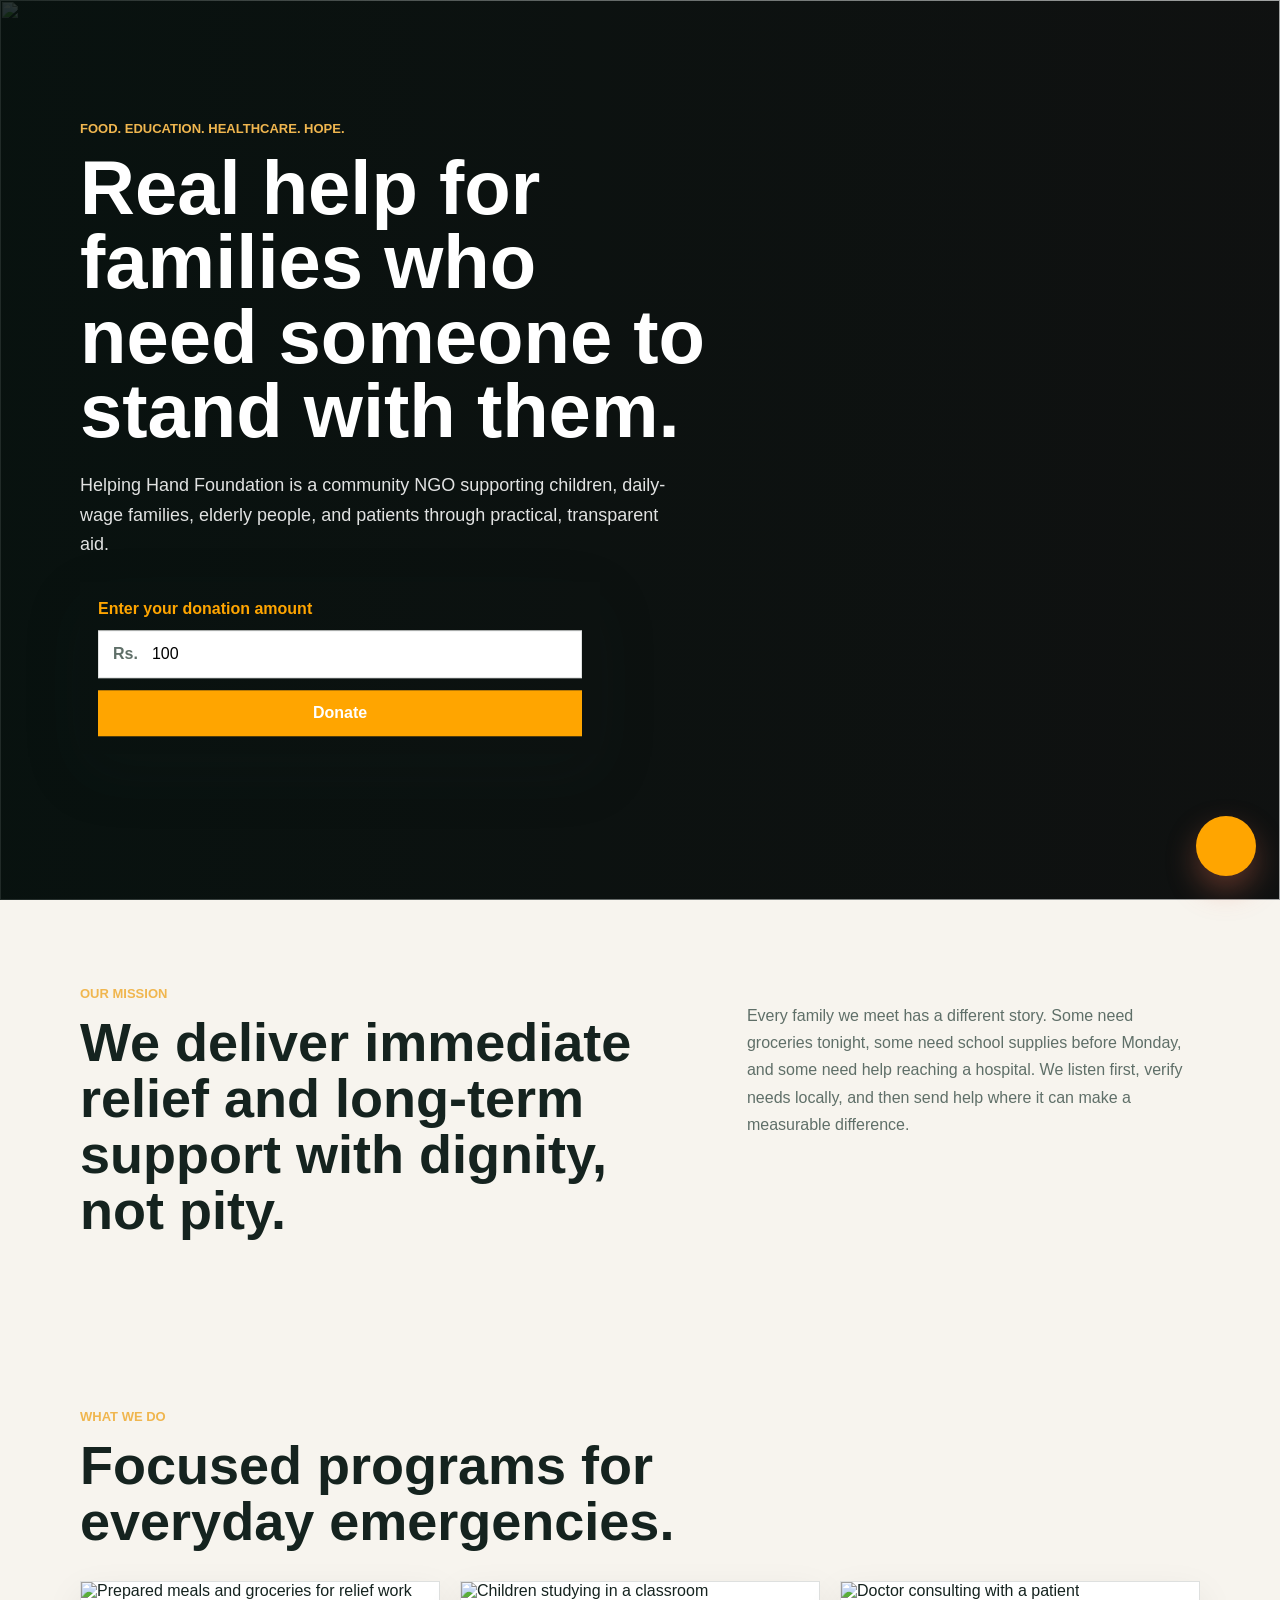
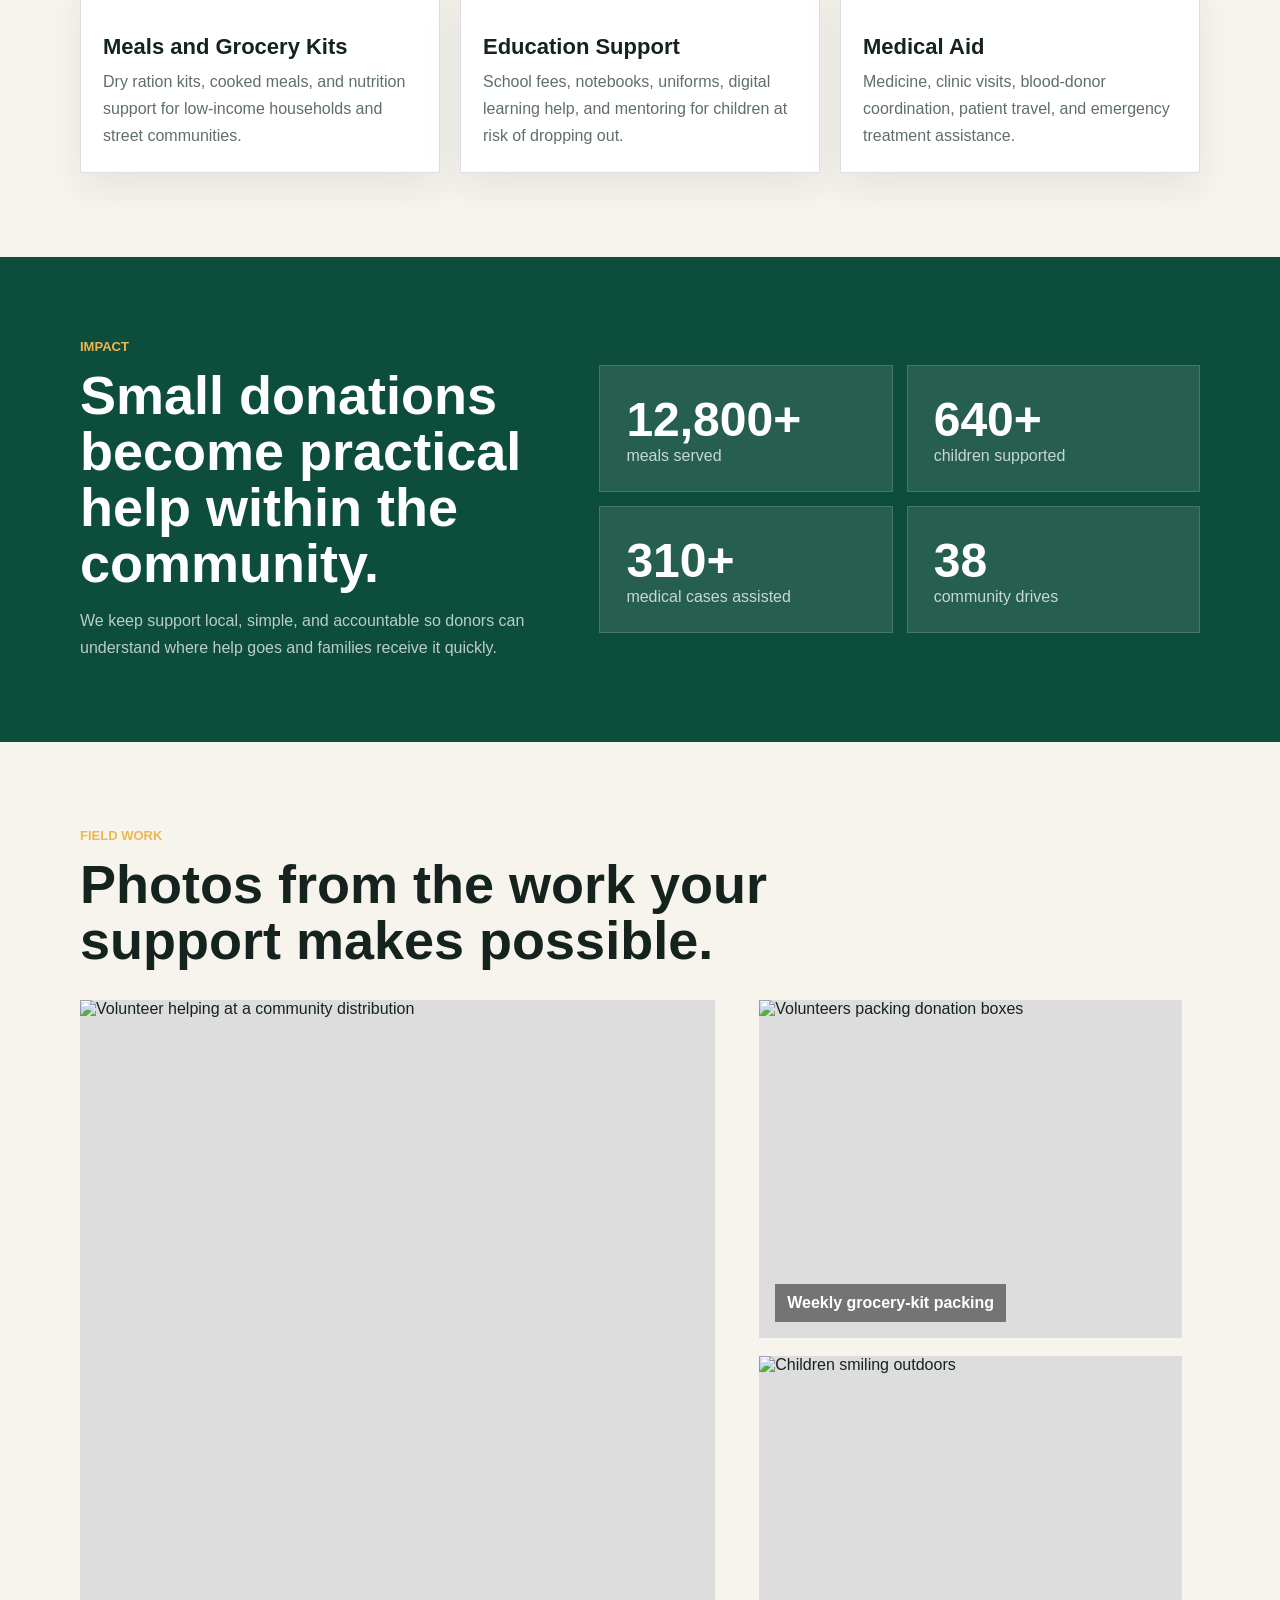
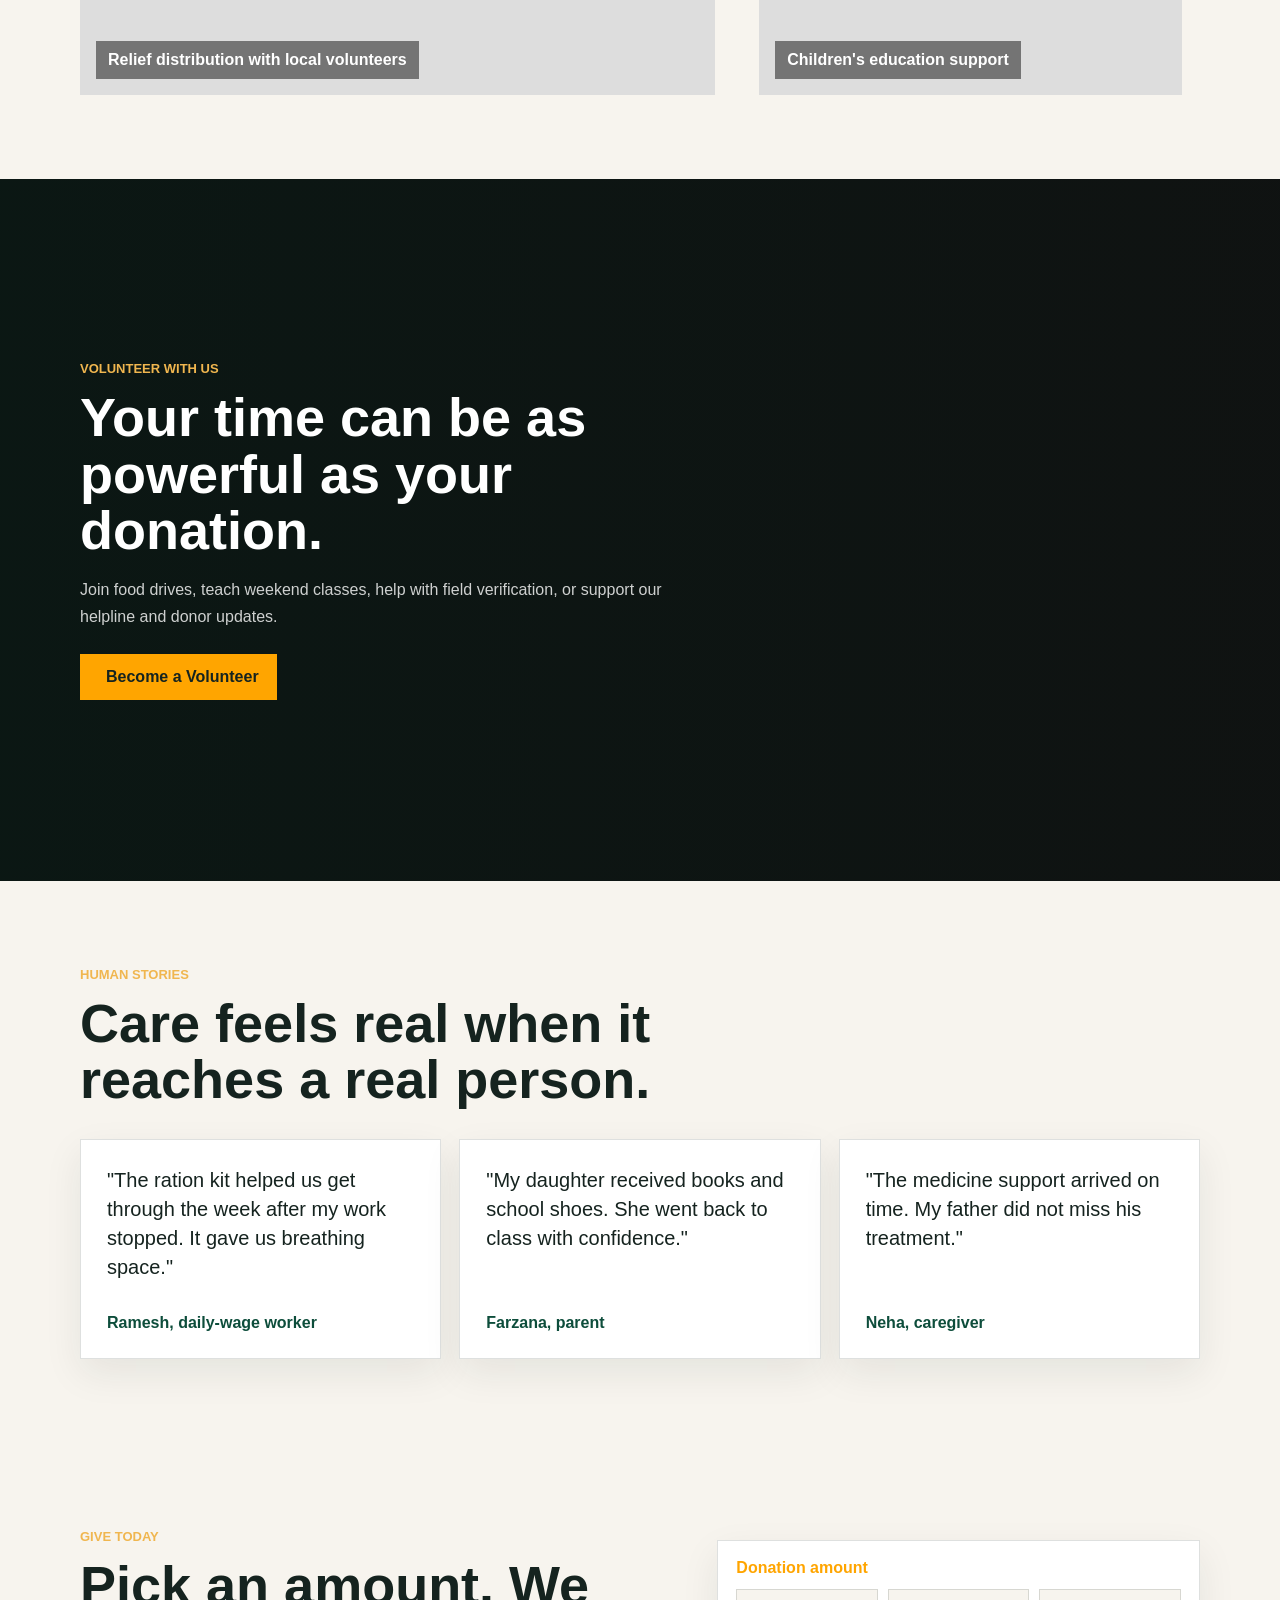
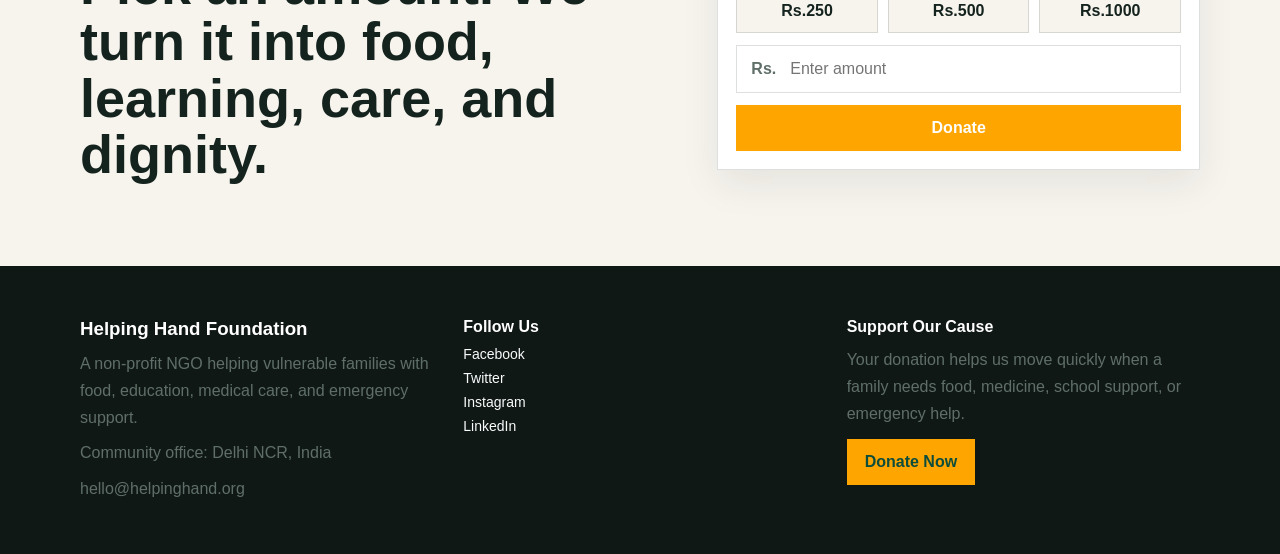
==== commit e66ad6f2: "change" ====
--- a/index.html
+++ b/index.html
@@ -14,7 +14,7 @@
   <link rel="stylesheet" href="https://cdn.jsdelivr.net/npm/slick-carousel@1.8.1/slick/slick.css">
   <link rel="stylesheet" href="https://cdn.jsdelivr.net/npm/slick-carousel@1.8.1/slick/slick-theme.css">
   <link href="https://cdn.jsdelivr.net/npm/remixicon@4.7.0/fonts/remixicon.css" rel="stylesheet">
-  <link rel="stylesheet" href="/helpinghandd/style.css">
+  <link rel="stylesheet" href="/style.css">
 </head>
 
 <body>
@@ -303,7 +303,7 @@
   </footer>
 
   <script src="https://cdn.jsdelivr.net/npm/gsap@3/dist/ScrollToPlugin.min.js"></script>
-  <script src="/helpinghandd/script.js"></script>
+  <script src="/script.js"></script>
 </body>
 
 </html>
--- a/style.css
+++ b/style.css
@@ -0,0 +1,840 @@
+:root {
+  --ink: #15231f;
+  --muted: #5f6f68;
+  --paper: #f7f4ee;
+  --surface: #ffffff;
+  --green: #17745b;
+  --green-dark: #0d4d3b;
+  --gold: #f0b64f;
+  --coral: #e96f53;
+  --border: rgba(21, 35, 31, 0.14);
+  --shadow: 0 20px 60px rgba(22, 37, 32, 0.14);
+}
+
+* {
+  box-sizing: border-box;
+  padding: 0;
+  margin: 0;
+}
+
+html {
+  scroll-behavior: smooth;
+}
+
+body {
+  color: var(--ink);
+  background: var(--paper);
+  font-family: Arial, Helvetica, sans-serif;
+  overflow-x: hidden;
+}
+
+a {
+  color: inherit;
+}
+
+body.drawer-is-open {
+  overflow: hidden;
+}
+
+button,
+input {
+  font: inherit;
+}
+
+.site-header {
+  position: fixed;
+  top: 16px;
+  left: 50%;
+  transform: translateX(-50%);
+  z-index: 20;
+  width: min(1120px, calc(100% - 32px));
+  min-height: 68px;
+  padding: 10px 12px 10px 18px;
+  display: flex;
+  align-items: center;
+  justify-content: space-between;
+  gap: 18px;
+  background: rgba(255, 255, 255, 0.88);
+  border: 1px solid rgba(255, 255, 255, 0.45);
+  box-shadow: 0 10px 30px rgba(0, 0, 0, 0.08);
+  backdrop-filter: blur(16px);
+}
+
+.site-header::after {
+  content: "";
+  position: absolute;
+  left: 18px;
+  right: 18px;
+  bottom: -1px;
+  height: 1px;
+  background: linear-gradient(90deg, transparent, rgba(23, 116, 91, 0.45), transparent);
+}
+
+.brand {
+  display: flex;
+  align-items: center;
+  gap: 10px;
+  text-decoration: none;
+  font-weight: 800;
+}
+
+.brand-mark {
+  width: 42px;
+  height: 42px;
+  display: grid;
+  place-items: center;
+  color: white;
+  background: var(--green);
+  font-size: 22px;
+}
+
+.nav-links {
+  display: flex;
+  align-items: center;
+  gap: 22px;
+  color: var(--muted);
+  font-size: 14px;
+  font-weight: 700;
+}
+
+.nav-links a {
+  text-decoration: none;
+}
+
+.nav-links a:hover {
+  color: var(--green-dark);
+}
+
+.header-actions {
+  display: flex;
+  align-items: center;
+  gap: 10px;
+}
+
+.header-donate,
+.primary-btn,
+.secondary-btn,
+.donate-btn {
+  display: inline-flex;
+  align-items: center;
+  justify-content: center;
+  gap: 8px;
+  min-height: 46px;
+  border: 0;
+  cursor: pointer;
+  font-weight: 800;
+  background:orange !important;
+}
+
+.header-donate,
+.primary-btn {
+  padding: 12px 20px;
+  color: white;
+  background: var(--green);
+}
+
+.header-donate:hover,
+.primary-btn:hover {
+  background: var(--green-dark);
+}
+
+.menu-toggle,
+.drawer-close {
+  width: 46px;
+  height: 46px;
+  display: none;
+  place-items: center;
+  color: var(--ink);
+  background: var(--paper);
+  border: 1px solid var(--border);
+  cursor: pointer;
+  font-size: 24px;
+}
+
+.menu-toggle:hover,
+.drawer-close:hover {
+  color: white;
+  background: var(--green);
+  border-color: var(--green);
+}
+
+.drawer-backdrop {
+  position: fixed;
+  inset: 0;
+  z-index: 29;
+  visibility: hidden;
+  opacity: 0;
+  background: rgba(6, 18, 15, 0.54);
+  backdrop-filter: blur(6px);
+}
+
+.mobile-drawer {
+  position: fixed;
+  top: 0;
+  right: 0;
+  z-index: 30;
+  width: min(420px, 92vw);
+  height: 100vh;
+  padding: 18px;
+  display: flex;
+  flex-direction: column;
+  gap: 26px;
+  background: rgba(255, 255, 255, 0.97);
+  border-left: 1px solid var(--border);
+  box-shadow: -24px 0 70px rgba(15, 30, 25, 0.2);
+  transform: translateX(100%);
+}
+
+.drawer-top {
+  display: flex;
+  align-items: center;
+  justify-content: space-between;
+  gap: 14px;
+}
+
+.drawer-close {
+  display: grid;
+  flex: 0 0 auto;
+}
+
+.drawer-nav {
+  display: flex;
+  flex-direction: column;
+  gap: 8px;
+  padding-top: 14px;
+}
+
+.drawer-nav a {
+  min-height: 64px;
+  display: flex;
+  align-items: center;
+  gap: 16px;
+  padding: 0 14px;
+  color: var(--ink);
+  background: var(--paper);
+  border: 1px solid transparent;
+  text-decoration: none;
+  font-size: clamp(24px, 7vw, 36px);
+  font-weight: 900;
+  line-height: 1;
+}
+
+.drawer-nav a:hover {
+  border-color: var(--border);
+  background: white;
+}
+
+.drawer-nav span {
+  color: var(--coral);
+  font-size: 13px;
+  font-weight: 900;
+}
+
+.drawer-card {
+  margin-top: auto;
+  padding: 20px;
+  background: var(--green-dark);
+  color: white;
+}
+
+.drawer-card p {
+  margin-bottom: 18px;
+  color: rgba(255, 255, 255, 0.78);
+  line-height: 1.6;
+}
+
+.drawer-donate {
+  width: 100%;
+  background: var(--gold);
+  color: var(--ink);
+}
+
+.drawer-donate:hover {
+  background: white;
+}
+
+.floating-donate {
+  position: fixed;
+  right: 24px;
+  bottom: 24px;
+  z-index: 25;
+  width: 60px;
+  height: 60px;
+  display: grid;
+  place-items: center;
+  color: white;
+  background: orange;
+  border: 0;
+  border-radius: 50%;
+  box-shadow: 0 14px 30px rgba(233, 111, 83, 0.35);
+  cursor: pointer;
+  font-size: 28px;
+  text-decoration: none;
+}
+
+.hero {
+  position: relative;
+  height: 100vh;
+  overflow: hidden;
+  background: #111;
+}
+
+.banner,
+.slick-list,nn
+.slick-track,
+.hero-slide {
+  height: 100vh;
+}
+
+.hero-slide img,
+.hero-slide video {
+  width: 100%;
+  height: 100%;
+  object-fit: cover;
+}
+
+.hero::after {
+  content: "";
+  position: absolute;
+  inset: 0;
+  z-index: 2;
+  background: linear-gradient(90deg, rgba(7, 18, 15, 0.86), rgba(7, 18, 15, 0.5) 46%, rgba(7, 18, 15, 0.16));
+  pointer-events: none;
+}
+
+.slick-dots {
+  bottom: 28px !important;
+  z-index: 6;
+}
+
+.slick-dots li button:before {
+  color: white !important;
+  font-size: 10px !important;
+}
+
+.slick-next,
+.slick-prev {
+  display: none !important;
+}
+
+.hero-content {
+  position: absolute;
+  left: max(24px, calc((100% - 1120px) / 2));
+  top: 52%;
+  z-index: 5;
+  transform: translateY(-65%);
+  width: min(650px, calc(100% - 48px));
+  color: white;
+  margin-top:5%;
+}
+
+.eyebrow,
+.section-kicker {
+  display: inline-flex;
+  color: var(--gold);
+  font-size: 13px;
+  font-weight: 900;
+  letter-spacing: 0;
+  text-transform: uppercase;
+}
+
+.hero h1 {
+  margin-top: 14px;
+  font-size: clamp(42px, 7vw, 76px);
+  line-height: 0.98;
+  max-width: 780px;
+}
+
+.hero-copy {
+  max-width: 590px;
+  margin: 22px 0;
+  color: rgba(255, 255, 255, 0.88);
+  font-size: 18px;
+  line-height: 1.65;
+}
+
+.donation-panel {
+  width: min(520px, 100%);
+  padding: 18px;
+  background: transparent;
+  color: var(--ink);
+  box-shadow: var(--shadow);
+}
+
+.donation-panel .primary-btn {
+  width: 100%;
+  text-decoration: none;
+}
+
+.donation-panel label {
+  display: block;
+  margin-bottom: 12px;
+  font-weight: 800;
+  color:orange;
+}
+
+.amount-row {
+  display: grid;
+  grid-template-columns: repeat(3, 1fr);
+  gap: 10px;
+  margin-bottom: 12px;
+}
+
+.amount-row button {
+  min-height: 44px;
+  border: 1px solid var(--border);
+  background: var(--paper);
+  color: var(--ink);
+  cursor: pointer;
+  font-weight: 800;
+}
+
+.amount-row button.active,
+.amount-row button:hover {
+  color: white;
+  background: var(--green);
+  border-color: var(--green);
+}
+
+.custom-amount {
+  display: flex;
+  align-items: center;
+  min-height: 48px;
+  margin-bottom: 12px;
+  border: 1px solid var(--border);
+  background: white;
+}
+
+.custom-amount span {
+  padding: 0 14px;
+  color: var(--muted);
+  font-weight: 800;
+}
+
+.custom-amount input {
+  width: 100%;
+  min-width: 0;
+  border: 0;
+  outline: none;
+  background: transparent;
+}
+
+.section {
+  width: min(1120px, calc(100% - 32px));
+  margin: 0 auto;
+  padding: 84px 0;
+}
+
+.intro-grid {
+  display: grid;
+  grid-template-columns: 1.15fr 0.85fr;
+  gap: 54px;
+  align-items: start;
+}
+
+.heading,
+.section-heading h2,
+.impact-copy h2,
+.video-overlay h2,
+.donate-copy h2 {
+  margin-top: 12px;
+  font-size: clamp(32px, 5vw, 54px);
+  line-height: 1.04;
+}
+
+.intro-grid p,
+.impact-copy p,
+.video-overlay p,
+.program-card p,
+.footer p {
+  color: var(--muted);
+  line-height: 1.7;
+}
+
+.section-heading {
+  max-width: 720px;
+  margin-bottom: 32px;
+}
+
+.program-grid {
+  display: grid;
+  grid-template-columns: repeat(3, 1fr);
+  gap: 20px;
+}
+
+.program-card,
+.story,
+.donation-panel-light {
+  background: var(--surface);
+  border: 1px solid var(--border);
+  box-shadow: 0 14px 36px rgba(22, 37, 32, 0.08);
+}
+
+.program-card img {
+  width: 100%;
+  aspect-ratio: 1.35;
+  object-fit: cover;
+}
+
+.program-card div {
+  padding: 22px;
+}
+
+.program-card i {
+  color: var(--coral);
+  font-size: 34px;
+}
+
+.program-card h3 {
+  margin: 12px 0 8px;
+  font-size: 22px;
+}
+
+.impact-band {
+  display: grid;
+  grid-template-columns: 0.9fr 1.1fr;
+  gap: 28px;
+  align-items: center;
+  padding: 80px max(24px, calc((100% - 1120px) / 2));
+  background: var(--green-dark);
+  color: white;
+}
+
+.impact-copy p {
+  color: rgba(255, 255, 255, 0.72);
+  margin-top: 16px;
+}
+
+.impact-stats {
+  display: grid;
+  grid-template-columns: repeat(2, 1fr);
+  gap: 14px;
+}
+
+.impact-stats div {
+  padding: 26px;
+  background: rgba(255, 255, 255, 0.1);
+  border: 1px solid rgba(255, 255, 255, 0.14);
+}
+
+.impact-stats strong {
+  display: block;
+  font-size: clamp(32px, 4vw, 48px);
+}
+
+.impact-stats span {
+  color: rgba(255, 255, 255, 0.75);
+}
+
+.image-grid {
+  display: grid;
+  grid-template-columns: 1.2fr 0.8fr;
+  gap: 18px;
+}
+
+.image-grid figure {
+  position: relative;
+  min-height: 280px;
+  aspect-ratio: 1.25;
+  overflow: hidden;
+  background: #ddd;
+  width:96%;
+}
+
+.image-grid .wide {
+  grid-row: span 2;
+  aspect-ratio: auto;
+}
+
+.image-grid img {
+  width: 100%;
+  height: 100%;
+  object-fit: cover;
+  position: absolute;
+  inset: 0;
+}
+
+.image-grid figcaption {
+  position: absolute;
+  left: 16px;
+  bottom: 16px;
+  z-index: 1;
+  max-width: calc(100% - 32px);
+  padding: 10px 12px;
+  color: white;
+  background: rgba(0, 0, 0, 0.48);
+  font-weight: 800;
+}
+
+.video-section {
+  position: relative;
+  min-height: 78vh;
+  display: flex;
+  align-items: center;
+  overflow: hidden;
+  padding: 80px max(24px, calc((100% - 1120px) / 2));
+  color: white;
+  background: #111;
+}
+
+.video-section video {
+  position: absolute;
+  inset: 0;
+  width: 100%;
+  height: 100%;
+  object-fit: cover;
+  opacity: 0.62;
+}
+
+.video-section::after {
+  content: "";
+  position: absolute;
+  inset: 0;
+  background: linear-gradient(90deg, rgba(10, 24, 20, 0.86), rgba(10, 24, 20, 0.22));
+}
+
+.video-overlay {
+  position: relative;
+  z-index: 2;
+  max-width: 620px;
+}
+
+.video-overlay p {
+  margin: 18px 0 24px;
+  color: rgba(255, 255, 255, 0.8);
+}
+
+.secondary-btn {
+  width: fit-content;
+  padding: 12px 18px;
+  color: var(--ink);
+  background: white;
+  text-decoration: none;
+}
+
+.story-contain {
+  display: grid;
+  grid-template-columns: repeat(3, 1fr);
+  gap: 18px;
+}
+
+.story {
+  min-height: 220px;
+  padding: 26px;
+  display: flex;
+  flex-direction: column;
+  justify-content: space-between;
+}
+
+.story p {
+  font-size: 20px;
+  line-height: 1.45;
+}
+
+.story span {
+  color: var(--green-dark);
+  font-weight: 800;
+}
+
+.donate-section {
+  display: grid;
+  grid-template-columns: 1fr 0.8fr;
+  gap: 34px;
+  align-items: center;
+}
+
+.donation-panel-light {
+  width: 100%;
+}
+
+.footer {
+  background: #101816;
+  color: #f8fafc;
+  padding: 52px 20px;
+  position: relative;
+  z-index: 5;
+}
+
+.footer-container {
+  max-width: 1120px;
+  margin: auto;
+  display: flex;
+  gap: 30px;
+  flex-wrap: wrap;
+  justify-content: space-between;
+}
+
+.footer h3,
+.footer h4 {
+  margin-bottom: 10px;
+  color: white;
+}
+
+.info,
+.social_links,
+.more_info {
+  flex: 1 1 250px;
+}
+
+.footer-contact {
+  margin-top: 8px;
+}
+
+.social_links a {
+  display: block;
+  text-decoration: none;
+  color: #f8fafc;
+  margin-bottom: 8px;
+  font-size: 14px;
+}
+
+.social_links a:hover {
+  color: var(--gold);
+}
+
+.donate-btn {
+  margin-top: 12px;
+  padding: 10px 18px;
+  background-color: white;
+  color: var(--green-dark);
+}
+
+.donate-btn:hover {
+  background-color: var(--gold);
+  color: var(--ink);
+}
+.hero-content .reveal{
+    transform: translate(0px, -260px) !important;
+
+}
+
+@media (max-width: 900px) {
+  .nav-links {
+    display: none;
+  }
+
+  .menu-toggle {
+    display: grid;
+  }
+
+  .intro-grid,
+  .program-grid,
+  .impact-band,
+  .image-grid,
+  .story-contain,
+  .donate-section {
+    grid-template-columns: 1fr;
+  }
+
+  .image-grid .wide {
+    grid-row: auto;
+    min-height: 360px;
+  }
+
+  .impact-band {
+    padding-top: 64px;
+    padding-bottom: 64px;
+  }
+
+  .hero-content {
+    top: 54%;
+  }
+}
+
+@media (max-width: 560px) {
+  .site-header {
+    top: 10px;
+    width: calc(100% - 20px);
+  }
+
+  .brand span:last-child {
+    max-width: 154px;
+    line-height: 1.1;
+  }
+
+  .header-donate {
+    display: none;
+  }
+
+  .brand-mark {
+    width: 38px;
+    height: 38px;
+    font-size: 20px;
+  }
+
+  .hero-content {
+    top: 55%;
+    width: calc(100% - 28px);
+    left: 14px;
+  }
+
+  .hero h1 {
+    font-size: clamp(31px, 10vw, 39px);
+    line-height: 1;
+  }
+
+  .hero-copy {
+    margin: 16px 0;
+    font-size: 15px;
+    line-height: 1.55;
+  }
+
+  .donation-panel {
+    padding: 12px;
+  }
+
+  .custom-amount {
+    min-height: 44px;
+  }
+
+  .section {
+    width: min(100% - 24px, 1120px);
+    padding: 56px 0;
+  }
+
+  .heading,
+  .section-heading h2,
+  .impact-copy h2,
+  .video-overlay h2,
+  .donate-copy h2 {
+    font-size: clamp(29px, 9vw, 38px);
+  }
+
+  .program-card div,
+  .story {
+    padding: 18px;
+  }
+
+  .impact-stats {
+    grid-template-columns: 1fr;
+  }
+
+  .impact-stats div {
+    padding: 20px;
+  }
+
+  .image-grid {
+    gap: 12px;
+  }
+
+  .image-grid figure,
+  .image-grid .wide {
+    min-height: 250px;
+  }
+
+  .video-section {
+    min-height: 68vh;
+    padding: 58px 16px;
+  }
+
+  .floating-donate {
+    width: 54px;
+    height: 54px;
+    right: 16px;
+    bottom: 16px;
+  }
+}
+
+::-webkit-scrollbar{
+  display:none;
+}
